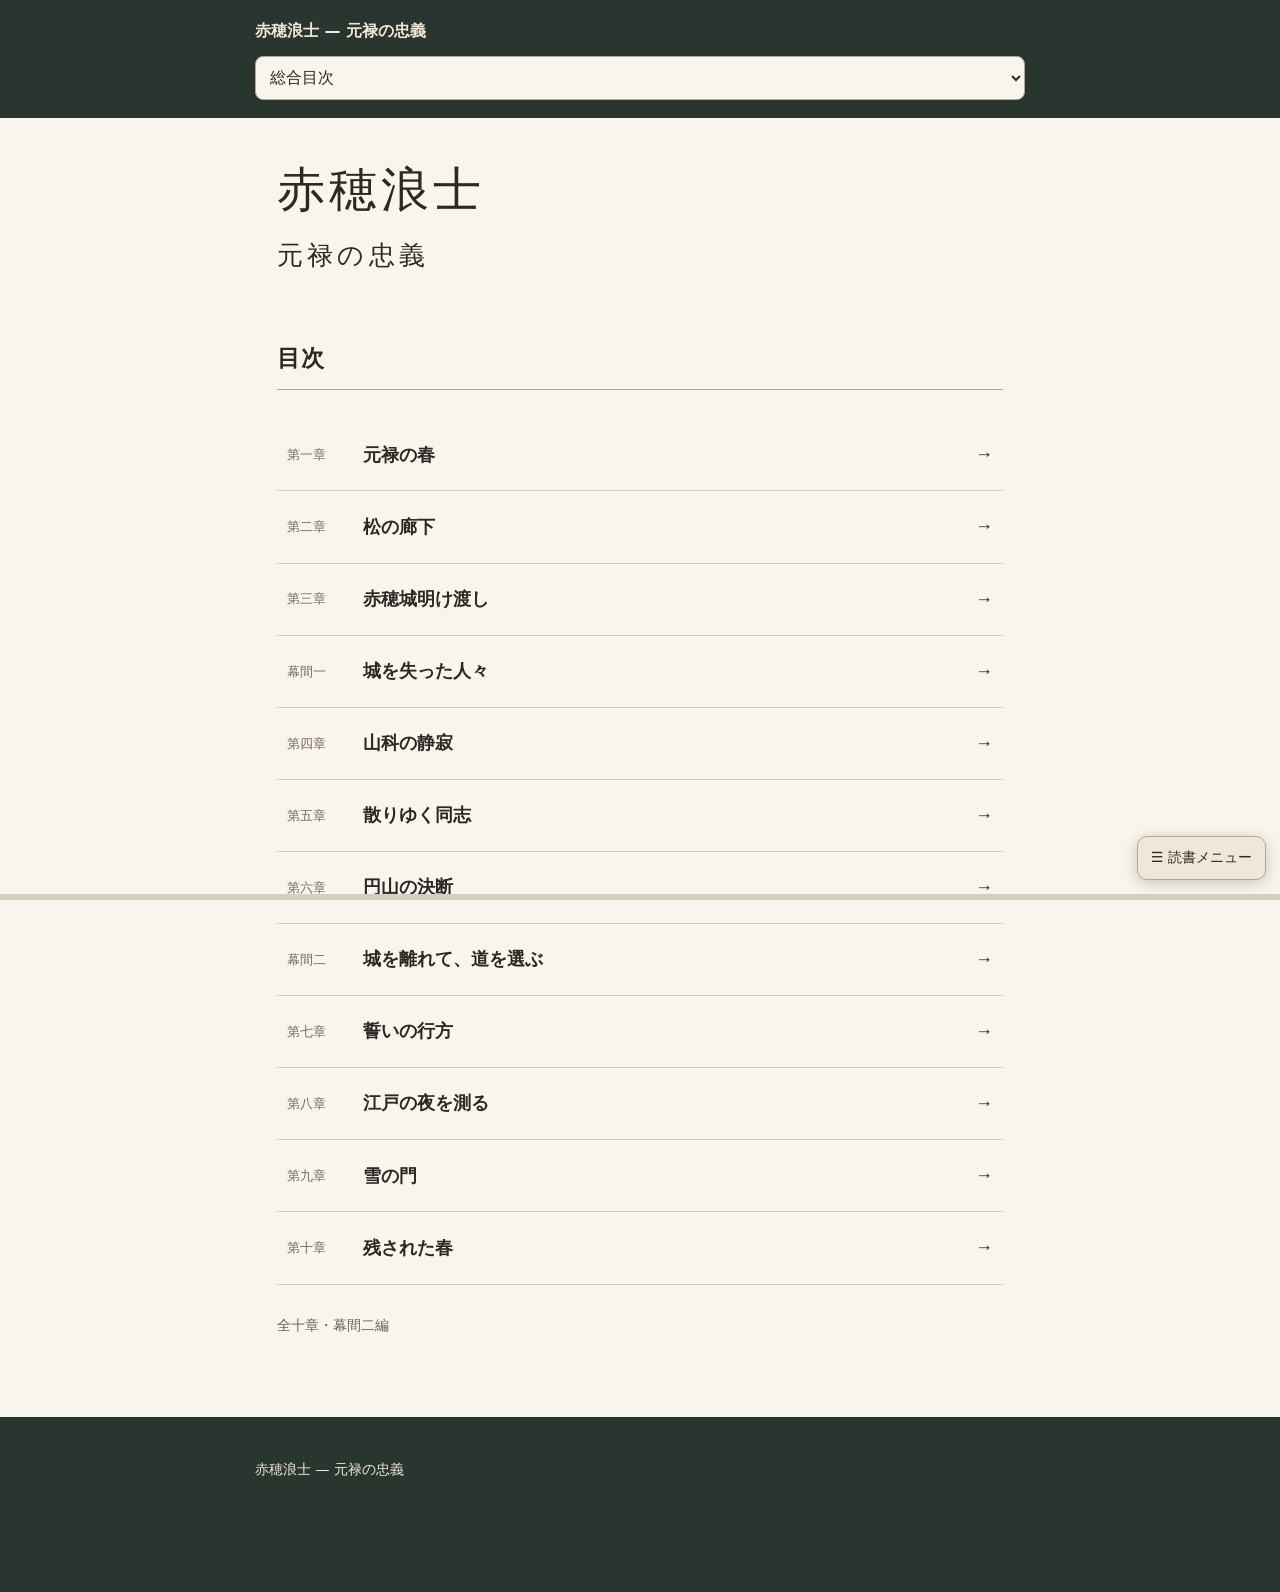
==== ako-ronin/index.html @ 0eb19d25 "Rewrite historical notes consistently, link named references and remove editorial handoff text" ====
<!doctype html><html lang="ja"><head><meta charset="utf-8"><meta name="viewport" content="width=device-width,initial-scale=1"><title>赤穂浪士 — 元禄の忠義｜総合目次</title><style>body{margin:0;background:#f6f2eb;color:#2a2620;font-family:system-ui,"Yu Mincho",serif;line-height:1.7}header{padding:70px 20px 46px;text-align:center;background:#292722;color:#f7efe1}header p{letter-spacing:.22em;color:#d6c7ae}h1{font-family:"Yu Mincho",serif;font-size:clamp(2rem,6vw,3.2rem);font-weight:500;margin:8px}main{max-width:740px;margin:40px auto 80px;padding:0 18px}.chapter{display:flex;align-items:center;gap:18px;padding:17px 15px;border-bottom:1px solid #d6cec0;text-decoration:none;color:inherit}.chapter:hover{background:#eae3d8}.chapter span:first-child{width:65px;flex-shrink:0;color:#786a59;font-size:.85rem}.chapter strong{flex:1;font-family:"Yu Mincho",serif;font-size:1.15rem}.note{color:#756d62;font-size:.88rem;margin-top:32px}footer{text-align:center;color:#777;padding:28px}</style><link rel="stylesheet" href="reader.css?v=5"/></head><body><header class="book-header"><a class="book-title" href="index.html">赤穂浪士 — 元禄の忠義</a><nav class="book-nav" aria-label="章の移動"><select aria-label="章を選ぶ" onchange="location.href=this.value"><option value="index.html" selected>総合目次</option><option value="chapter01.html">第一章｜元禄の春</option><option value="chapter02.html">第二章｜松の廊下</option><option value="chapter03.html">第三章｜赤穂城明け渡し</option><option value="interlude01.html">幕間一｜城を失った人々</option><option value="chapter04.html">第四章｜山科の静寂</option><option value="chapter05.html">第五章｜散りゆく同志</option><option value="chapter06.html">第六章｜円山の決断</option><option value="interlude02.html">幕間二｜城を離れて、道を選ぶ</option><option value="chapter07.html">第七章｜誓いの行方</option><option value="chapter08.html">第八章｜江戸の夜を測る</option><option value="chapter09.html">第九章｜雪の門</option><option value="chapter10.html">第十章｜残された春</option></select></nav></header><div aria-hidden="true" id="reading-progress"><div id="reading-progress-fill"></div></div><div class="reader-launch"><button aria-controls="reader-panel" aria-expanded="false" aria-label="読書メニューを開く" id="reader-open" type="button">☰ <span>読書メニュー</span></button></div><dialog class="reader-panel" aria-labelledby="reader-heading" id="reader-panel">
<div class="reader-panel-head"><strong id="reader-heading">読書メニュー</strong><button aria-label="閉じる" id="reader-close" type="button">✕</button></div>
<div class="reader-option"><span>画面表示</span><button id="night-toggle" type="button">夜表示</button></div>
<div class="reader-option"><span>文字サイズ</span><div class="size-buttons"><button aria-label="文字を小さくする" id="font-minus" type="button">−</button><output aria-live="polite" id="font-current">18px</output><button aria-label="文字を大きくする" id="font-plus" type="button">＋</button></div></div>
<div class="reader-option"><span>ルビ（ふりがな）</span><button id="ruby-toggle" type="button" aria-pressed="true">ルビ：オン</button></div><div class="reader-option"><span>このページの読書進捗</span><output id="reading-percent" aria-live="off">0%</output></div><div class="reader-links"><a href="index.html">総合目次</a></div>
<div class="reader-option"><span>前回の位置</span><button id="resume-reading" type="button">続きから</button></div>
<p class="reader-hint">表示設定は全ページで共通です。読書位置はページごとにこの端末へ保存します。</p>
</dialog><main><h1 class="contents-title"><span>赤穂浪士</span><small>元禄の忠義</small></h1><h2>目次</h2><a class="chapter" href="chapter01.html"><span>第一章</span><strong>元禄の春</strong><span aria-hidden="true">→</span></a>
<a class="chapter" href="chapter02.html"><span>第二章</span><strong>松の廊下</strong><span aria-hidden="true">→</span></a>
<a class="chapter" href="chapter03.html"><span>第三章</span><strong>赤穂城明け渡し</strong><span aria-hidden="true">→</span></a>
<a class="chapter" href="interlude01.html"><span>幕間一</span><strong>城を失った人々</strong><span aria-hidden="true">→</span></a>
<a class="chapter" href="chapter04.html"><span>第四章</span><strong>山科の静寂</strong><span aria-hidden="true">→</span></a>
<a class="chapter" href="chapter05.html"><span>第五章</span><strong>散りゆく同志</strong><span aria-hidden="true">→</span></a>
<a class="chapter" href="chapter06.html"><span>第六章</span><strong>円山の決断</strong><span aria-hidden="true">→</span></a>
<a class="chapter" href="interlude02.html"><span>幕間二</span><strong>城を離れて、道を選ぶ</strong><span aria-hidden="true">→</span></a>
<a class="chapter" href="chapter07.html"><span>第七章</span><strong>誓いの行方</strong><span aria-hidden="true">→</span></a>
<a class="chapter" href="chapter08.html"><span>第八章</span><strong>江戸の夜を測る</strong><span aria-hidden="true">→</span></a>
<a class="chapter" href="chapter09.html"><span>第九章</span><strong>雪の門</strong><span aria-hidden="true">→</span></a>
<a class="chapter" href="chapter10.html"><span>第十章</span><strong>残された春</strong><span aria-hidden="true">→</span></a><p class="note">全十章・幕間二編</p></main><footer class="book-footer"><p>赤穂浪士 — 元禄の忠義</p></footer><script src="reader.js?v=4"></script></body></html>
---- ako-ronin/reader.css ----
/* Shared reader controls: all chapters, interludes and contents. */
:root{--reader-font-size:18px;--paper:#f8f5ee;--ink:#2c2924;--soft:#eee7da;--line:#b5a68e}
html[data-theme=night]{--paper:#1c201e;--ink:#eee5d5;--soft:#303730;--line:#756e60}
html[data-theme=night] body{background:var(--paper);color:var(--ink)}
html[data-theme=night] main a{color:#e6bf85}
html[data-theme=night] .note{background:var(--soft);color:var(--ink)}
main{font-size:var(--reader-font-size)}
body.hide-ruby rt,body.hide-ruby rp{display:none}
.reader-launch{position:fixed;top:auto;left:auto;right:14px;bottom:calc(20px + env(safe-area-inset-bottom,0px));z-index:1000}
.reader-launch button,.reader-panel button{background:var(--soft);color:var(--ink);border:1px solid var(--line);padding:10px 13px;border-radius:10px;font:14px system-ui,sans-serif;cursor:pointer;min-height:44px}
.reader-launch button{box-shadow:0 3px 15px #0003}
.reader-panel[hidden]{display:none!important}
.reader-panel{position:fixed;top:auto;left:auto;right:14px;bottom:calc(78px + env(safe-area-inset-bottom,0px));z-index:1001;width:min(355px,calc(100vw - 28px));max-height:calc(100dvh - 110px - env(safe-area-inset-bottom,0px));overflow:auto;background:var(--paper);color:var(--ink);border:1px solid var(--line);border-radius:15px;box-shadow:0 10px 40px #0004;padding:16px;font:14px/1.6 system-ui,sans-serif;box-sizing:border-box}
.reader-panel-head,.reader-option{display:flex;align-items:center;justify-content:space-between;gap:10px;margin-bottom:12px}
.reader-links{display:flex;gap:16px;flex-wrap:wrap;margin:12px 0}
.reader-panel a{color:var(--ink)}
.reader-hint{font-size:12px;text-indent:0;margin:10px 0 0}
.size-buttons{display:flex;align-items:center;gap:8px}
#reading-progress{position:fixed;top:auto;bottom:0;left:0;right:0;height:6px;background:#d8cebd;z-index:1002;pointer-events:none}
#reading-progress-fill{height:100%;width:0;background:#996136;transition:width .1s linear}
html[data-theme=night] #reading-progress{background:#55564f}
html[data-theme=night] #reading-progress-fill{background:#edc078}
@media(prefers-reduced-motion:reduce){html{scroll-behavior:auto}#reading-progress-fill{transition:none}}
/* Book-wide shell and notes. The header stays in document flow. */
.book-header{position:static;inset:auto;padding:18px max(18px,calc((100% - 770px)/2));background:#293630;color:#f2e7d5;font:14px/1.6 system-ui,sans-serif}
.book-title{display:block;color:inherit;text-decoration:none;font-size:16px;font-weight:600;margin-bottom:12px}
.book-header .book-nav,.book-footer nav{display:flex;flex-wrap:wrap;align-items:center;gap:10px 18px;margin:0}
.book-nav a,.book-footer a{color:inherit;white-space:nowrap;padding:5px 0}
.book-nav select{flex:1 1 240px;min-width:0;max-width:100%;width:100%;padding:10px;border:1px solid var(--line);border-radius:8px;background:var(--paper);color:var(--ink);font:16px/1.5 system-ui,sans-serif}
.book-footer{padding:24px max(18px,calc((100% - 770px)/2)) 110px;background:#293630;color:#f2e7d5;font:14px/1.7 system-ui,sans-serif;text-align:left}
.book-footer p{margin:16px 0 0;text-indent:0}
main .historical-note{margin:3em 0 0;padding:0;background:transparent;border:0;font-size:1em;line-height:1.9}
main .historical-note>h2{font-size:1.27em;margin:0 0 22px;padding:0 0 12px;border-bottom:1px solid var(--line)}
main .historical-note-body{background:var(--soft);border-left:3px solid #9b7a51;padding:18px 20px;font-size:.9em;line-height:1.9;overflow-wrap:anywhere}
main .historical-note-body h3{font-size:1em;margin:1.5em 0 .7em}
main .historical-note-body h3:first-child{margin-top:0}
main .historical-note-body p{font-size:inherit;line-height:inherit;text-indent:0;margin:.8em 0;text-align:start;overflow-wrap:anywhere}
/* Native dialog uses the browser's top layer, above all page elements. */
dialog.reader-panel{inset:0;margin:auto;width:min(355px,calc(100vw - 24px));max-width:calc(100vw - 24px);height:fit-content;max-height:calc(var(--reader-viewport-height,100dvh) - 32px);padding:0;overscroll-behavior:contain;overflow:auto;line-height:1.5}
dialog.reader-panel:not([open]){display:none}
dialog.reader-panel::backdrop{background:#0005}
dialog.reader-panel .reader-panel-head{position:sticky;top:0;z-index:1;background:var(--paper);padding:12px 16px;margin:0;border-bottom:1px solid var(--line)}
dialog.reader-panel .reader-option{margin:0;padding:12px 16px;border-bottom:1px solid var(--line);gap:8px}
dialog.reader-panel .reader-links{margin:0;padding:12px 16px;justify-content:space-between}
dialog.reader-panel .reader-hint{margin:0;padding:12px 16px;color:var(--ink)}
dialog.reader-panel button{flex-shrink:0}
@media(max-width:380px){dialog.reader-panel .reader-option{flex-wrap:wrap}.book-nav select{flex-basis:100%}}
/* Final typography shared by the complete book. */
html{-webkit-text-size-adjust:100%;text-size-adjust:100%;scroll-padding-top:16px}
body{background:var(--paper);color:var(--ink);font-family:"Hiragino Mincho ProN","Yu Mincho",serif;font-size:18px;line-height:1.95;min-width:0}
main{box-sizing:border-box;max-width:770px;margin:0 auto;padding:34px 22px 64px;font-size:var(--reader-font-size);min-width:0}
main h1{font-size:clamp(1.65rem,5.5vw,2.5rem);line-height:1.6;letter-spacing:.08em;margin:14px 0 28px;overflow-wrap:anywhere}
main h2,main section h2{font-size:1.25em;line-height:1.65;margin:2.8em 0 1.3em;padding:0 0 .55em;border-bottom:1px solid var(--line);letter-spacing:.03em}
main p,main section p,main p.prose,main section p.prose{font-size:1em;line-height:1.95;letter-spacing:normal;word-spacing:normal;text-align:start;text-wrap:wrap;white-space:normal;word-break:normal;overflow-wrap:break-word;line-break:strict;text-indent:1em;margin:1.1em 0;max-width:none;width:auto}
main p.dialogue,main section p.dialogue{font-size:1em;line-height:1.95;text-indent:0;margin:1.3em 0}
main p.inner,main section p.inner{font-size:1em;line-height:1.95;text-indent:0;margin:1.3em 1em;color:var(--muted,#6e6253)}
main p.sub,main p.lead,main p.interlude-intro{font-size:1em;line-height:1.95;text-indent:0;margin:0 0 2em;color:var(--ink)}
main .chapter-label{font:14px/1.6 system-ui,sans-serif;color:var(--muted,#6e6253);letter-spacing:.08em;margin:0}
.contents-title span,.contents-title small{display:block}
main .contents-title{margin:0 0 30px;font-size:clamp(2rem,8vw,3rem);letter-spacing:.08em}
.contents-title small{font-size:.55em;letter-spacing:.16em;margin-top:6px;font-weight:400}
main .chapter{display:grid;grid-template-columns:64px minmax(0,1fr) 18px;gap:12px;padding:18px 10px;align-items:center}
main .chapter span:first-child{width:auto;font-size:13px}
main .chapter strong{font-size:1em;line-height:1.7;overflow-wrap:anywhere}
main>p.note{background:transparent;border:0;font:14px/1.8 system-ui,sans-serif;text-indent:0;padding:0;margin-top:28px;color:var(--muted,#6e6253)}
.book-header{text-align:left;line-height:1.6}
.book-header .book-title{font-size:16px;line-height:1.6;margin:0 0 12px;letter-spacing:0}
.book-header .book-nav{display:grid;grid-template-columns:repeat(3,max-content);gap:10px 20px}
.book-nav select{grid-column:1/-1;width:100%;min-width:0;max-width:100%;font-size:16px;box-sizing:border-box;line-height:1.5;min-height:44px}
.book-footer nav{line-height:1.6}
.book-footer p{font:14px/1.8 system-ui,sans-serif;text-indent:0;margin:16px 0 0}
main .historical-note .historical-note-body{font-size:.9em;line-height:1.9;padding:18px 20px}
main .historical-note .historical-note-body p{font-size:1em;line-height:1.9;text-indent:0;margin:.8em 0;overflow-wrap:anywhere}
main .historical-note .historical-note-body h3{font-size:1em;line-height:1.7;letter-spacing:0;margin:1.5em 0 .7em;border:0;padding:0}
main .historical-note .historical-note-body h3:first-child{margin-top:0}
main svg{max-width:100%;height:auto}
main .diagram,main .relation-wrap,main .map-wrap{max-width:100%;box-sizing:border-box;overflow-x:auto}
dialog.reader-panel{max-height:calc(var(--reader-viewport-height,100dvh) - 24px);font:14px/1.5 system-ui,sans-serif}
dialog.reader-panel .reader-option{padding:10px 14px;min-width:0}
dialog.reader-panel .reader-option>span{min-width:0;overflow-wrap:anywhere}
dialog.reader-panel .reader-panel-head{padding:10px 14px}
dialog.reader-panel .reader-links{padding:10px 14px;gap:10px}
dialog.reader-panel .reader-hint{font-size:12px;line-height:1.7;padding:10px 14px}
dialog.reader-panel button{font-size:14px;line-height:1.4;padding:8px 10px}
@media(max-width:380px){main{padding:28px 16px 56px}.book-header .book-nav{gap:8px 16px}.reader-launch{right:12px}main .historical-note .historical-note-body{padding:16px}}
@media print{.reader-launch,.reader-panel,#reading-progress{display:none!important}.book-header,.book-footer{background:white;color:#29251e}main{max-width:none}}
/* Show both sides of each relationship diagram at the same time. */
main .relationship-figure{width:100%;max-width:100%;box-sizing:border-box;overflow:visible}
main .relationship-figure svg{display:block;width:100%;min-width:0;max-width:100%;height:auto}
.book-header .book-nav{grid-template-columns:repeat(3,minmax(0,1fr));width:100%;max-width:770px}
.book-header .book-nav a{justify-self:start}

main .historical-note-body .reference-list{padding-left:1.3em;margin:.7em 0 0;line-height:1.8}
main .historical-note-body .reference-list li{margin:.65em 0;overflow-wrap:anywhere}
main .historical-note-body .reference-list a{color:var(--accent,#73583a);text-underline-offset:.2em}
main .historical-note-body .note-dates{font-size:.9em;color:var(--muted,#6e6253);margin:0 0 1em}
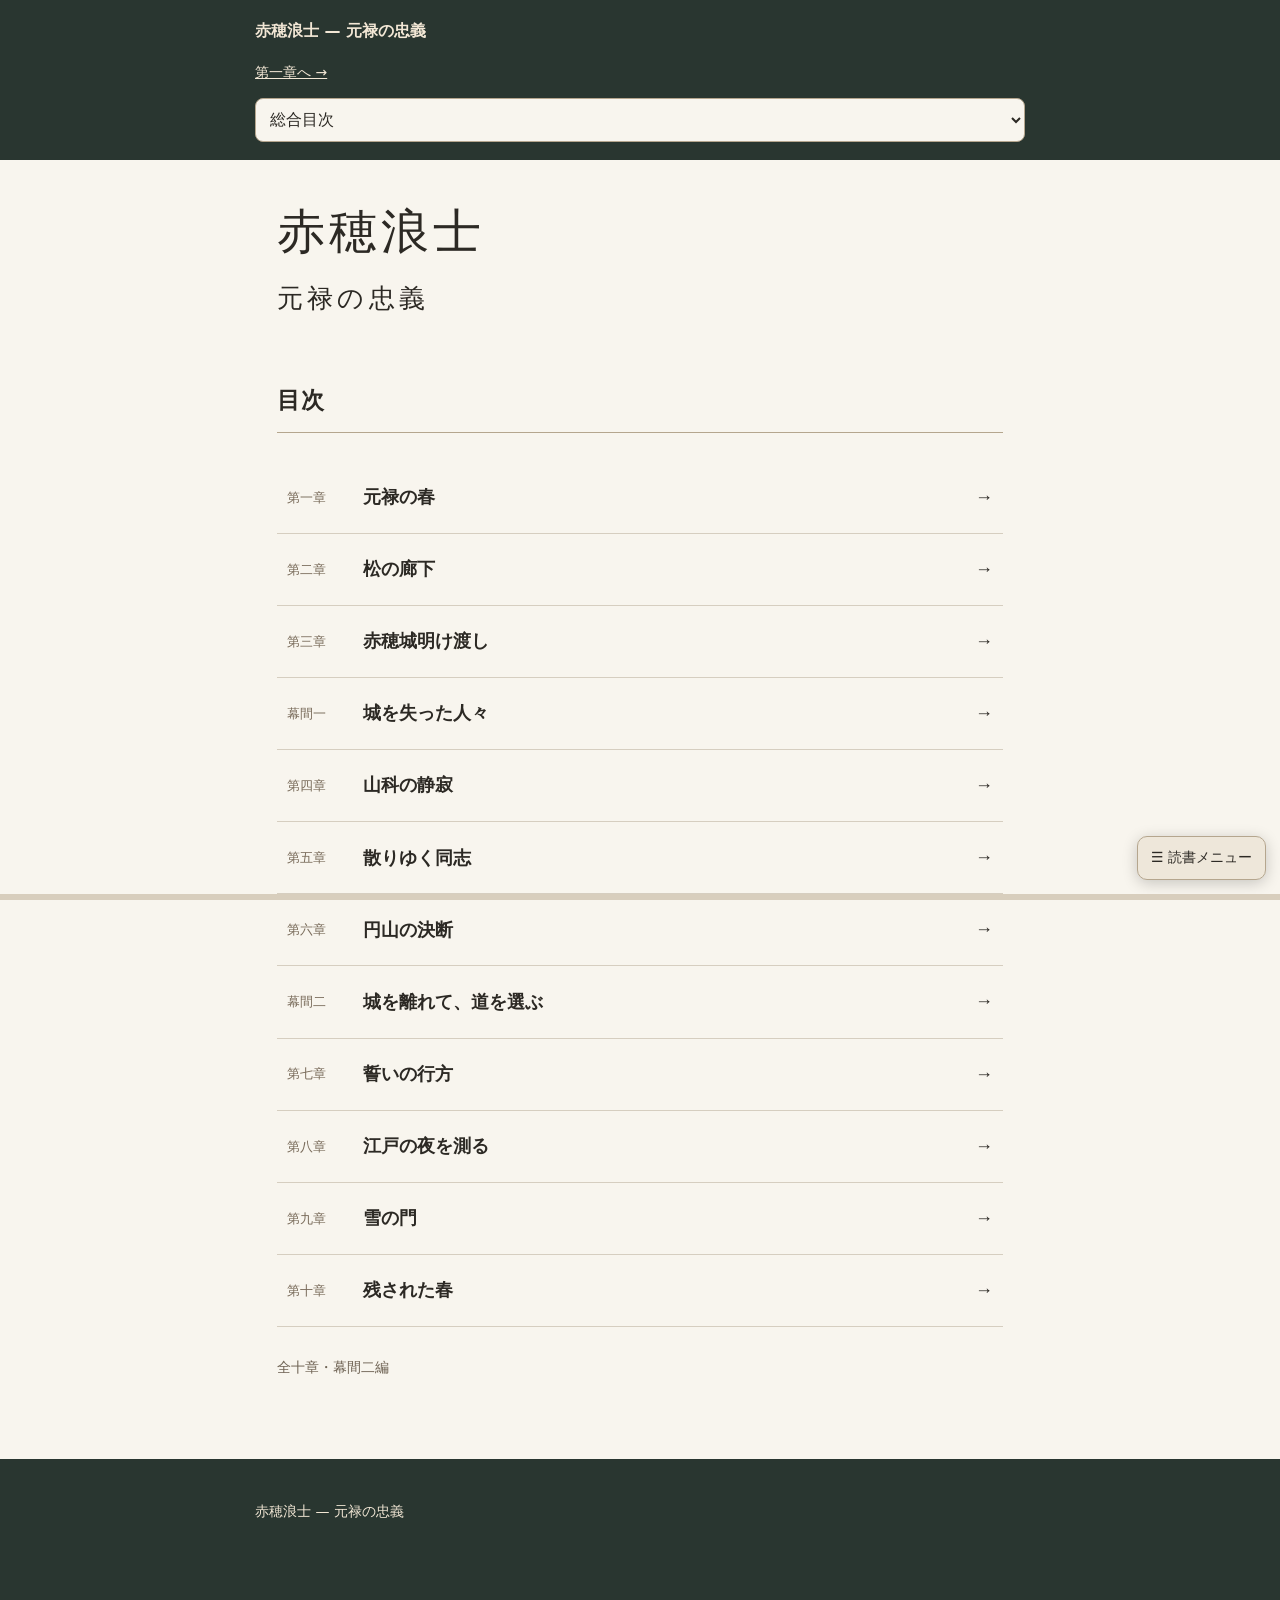
==== commit d862cfb8: "Add first-chapter link to contents page header" ====
--- a/ako-ronin/index.html
+++ b/ako-ronin/index.html
@@ -1,4 +1,4 @@
-<!doctype html><html lang="ja"><head><meta charset="utf-8"><meta name="viewport" content="width=device-width,initial-scale=1"><title>赤穂浪士 — 元禄の忠義｜総合目次</title><style>body{margin:0;background:#f6f2eb;color:#2a2620;font-family:system-ui,"Yu Mincho",serif;line-height:1.7}header{padding:70px 20px 46px;text-align:center;background:#292722;color:#f7efe1}header p{letter-spacing:.22em;color:#d6c7ae}h1{font-family:"Yu Mincho",serif;font-size:clamp(2rem,6vw,3.2rem);font-weight:500;margin:8px}main{max-width:740px;margin:40px auto 80px;padding:0 18px}.chapter{display:flex;align-items:center;gap:18px;padding:17px 15px;border-bottom:1px solid #d6cec0;text-decoration:none;color:inherit}.chapter:hover{background:#eae3d8}.chapter span:first-child{width:65px;flex-shrink:0;color:#786a59;font-size:.85rem}.chapter strong{flex:1;font-family:"Yu Mincho",serif;font-size:1.15rem}.note{color:#756d62;font-size:.88rem;margin-top:32px}footer{text-align:center;color:#777;padding:28px}</style><link rel="stylesheet" href="reader.css?v=5"/></head><body><header class="book-header"><a class="book-title" href="index.html">赤穂浪士 — 元禄の忠義</a><nav class="book-nav" aria-label="章の移動"><select aria-label="章を選ぶ" onchange="location.href=this.value"><option value="index.html" selected>総合目次</option><option value="chapter01.html">第一章｜元禄の春</option><option value="chapter02.html">第二章｜松の廊下</option><option value="chapter03.html">第三章｜赤穂城明け渡し</option><option value="interlude01.html">幕間一｜城を失った人々</option><option value="chapter04.html">第四章｜山科の静寂</option><option value="chapter05.html">第五章｜散りゆく同志</option><option value="chapter06.html">第六章｜円山の決断</option><option value="interlude02.html">幕間二｜城を離れて、道を選ぶ</option><option value="chapter07.html">第七章｜誓いの行方</option><option value="chapter08.html">第八章｜江戸の夜を測る</option><option value="chapter09.html">第九章｜雪の門</option><option value="chapter10.html">第十章｜残された春</option></select></nav></header><div aria-hidden="true" id="reading-progress"><div id="reading-progress-fill"></div></div><div class="reader-launch"><button aria-controls="reader-panel" aria-expanded="false" aria-label="読書メニューを開く" id="reader-open" type="button">☰ <span>読書メニュー</span></button></div><dialog class="reader-panel" aria-labelledby="reader-heading" id="reader-panel">
+<!doctype html><html lang="ja"><head><meta charset="utf-8"><meta name="viewport" content="width=device-width,initial-scale=1"><title>赤穂浪士 — 元禄の忠義｜総合目次</title><style>body{margin:0;background:#f6f2eb;color:#2a2620;font-family:system-ui,"Yu Mincho",serif;line-height:1.7}header{padding:70px 20px 46px;text-align:center;background:#292722;color:#f7efe1}header p{letter-spacing:.22em;color:#d6c7ae}h1{font-family:"Yu Mincho",serif;font-size:clamp(2rem,6vw,3.2rem);font-weight:500;margin:8px}main{max-width:740px;margin:40px auto 80px;padding:0 18px}.chapter{display:flex;align-items:center;gap:18px;padding:17px 15px;border-bottom:1px solid #d6cec0;text-decoration:none;color:inherit}.chapter:hover{background:#eae3d8}.chapter span:first-child{width:65px;flex-shrink:0;color:#786a59;font-size:.85rem}.chapter strong{flex:1;font-family:"Yu Mincho",serif;font-size:1.15rem}.note{color:#756d62;font-size:.88rem;margin-top:32px}footer{text-align:center;color:#777;padding:28px}</style><link rel="stylesheet" href="reader.css?v=6"/></head><body><header class="book-header"><a class="book-title" href="index.html">赤穂浪士 — 元禄の忠義</a><nav class="book-nav" aria-label="章の移動"><a href="chapter01.html">第一章へ →</a><select aria-label="章を選ぶ" onchange="location.href=this.value"><option value="index.html" selected>総合目次</option><option value="chapter01.html">第一章｜元禄の春</option><option value="chapter02.html">第二章｜松の廊下</option><option value="chapter03.html">第三章｜赤穂城明け渡し</option><option value="interlude01.html">幕間一｜城を失った人々</option><option value="chapter04.html">第四章｜山科の静寂</option><option value="chapter05.html">第五章｜散りゆく同志</option><option value="chapter06.html">第六章｜円山の決断</option><option value="interlude02.html">幕間二｜城を離れて、道を選ぶ</option><option value="chapter07.html">第七章｜誓いの行方</option><option value="chapter08.html">第八章｜江戸の夜を測る</option><option value="chapter09.html">第九章｜雪の門</option><option value="chapter10.html">第十章｜残された春</option></select></nav></header><div aria-hidden="true" id="reading-progress"><div id="reading-progress-fill"></div></div><div class="reader-launch"><button aria-controls="reader-panel" aria-expanded="false" aria-label="読書メニューを開く" id="reader-open" type="button">☰ <span>読書メニュー</span></button></div><dialog class="reader-panel" aria-labelledby="reader-heading" id="reader-panel">
 <div class="reader-panel-head"><strong id="reader-heading">読書メニュー</strong><button aria-label="閉じる" id="reader-close" type="button">✕</button></div>
 <div class="reader-option"><span>画面表示</span><button id="night-toggle" type="button">夜表示</button></div>
 <div class="reader-option"><span>文字サイズ</span><div class="size-buttons"><button aria-label="文字を小さくする" id="font-minus" type="button">−</button><output aria-live="polite" id="font-current">18px</output><button aria-label="文字を大きくする" id="font-plus" type="button">＋</button></div></div>
@@ -16,4 +16,4 @@
 <a class="chapter" href="chapter07.html"><span>第七章</span><strong>誓いの行方</strong><span aria-hidden="true">→</span></a>
 <a class="chapter" href="chapter08.html"><span>第八章</span><strong>江戸の夜を測る</strong><span aria-hidden="true">→</span></a>
 <a class="chapter" href="chapter09.html"><span>第九章</span><strong>雪の門</strong><span aria-hidden="true">→</span></a>
-<a class="chapter" href="chapter10.html"><span>第十章</span><strong>残された春</strong><span aria-hidden="true">→</span></a><p class="note">全十章・幕間二編</p></main><footer class="book-footer"><p>赤穂浪士 — 元禄の忠義</p></footer><script src="reader.js?v=4"></script></body></html>
+<a class="chapter" href="chapter10.html"><span>第十章</span><strong>残された春</strong><span aria-hidden="true">→</span></a><p class="note">全十章・幕間二編</p></main><footer class="book-footer"><p>赤穂浪士 — 元禄の忠義</p></footer><script src="reader.js?v=6"></script></body></html>
--- a/ako-ronin/reader.css
+++ b/ako-ronin/reader.css
@@ -94,3 +94,12 @@
 main .historical-note-body .reference-list li{margin:.65em 0;overflow-wrap:anywhere}
 main .historical-note-body .reference-list a{color:var(--accent,#73583a);text-underline-offset:.2em}
 main .historical-note-body .note-dates{font-size:.9em;color:var(--muted,#6e6253);margin:0 0 1em}
+
+/* Character guides use one consistent structure throughout the ten chapters. */
+main .character-list{margin:0;padding:0}
+main .character-list>div{padding:18px 0;border-bottom:1px solid var(--line)}
+main .character-list>div:first-child{padding-top:0}
+main .character-list dt{font-weight:700;line-height:1.8;margin:0 0 5px;overflow-wrap:anywhere}
+main .character-list dd{margin:0;line-height:1.9;overflow-wrap:break-word}
+main .character-role{display:block;color:var(--muted,#6e6253);font-size:.85em;line-height:1.7;margin-bottom:5px}
+main .character-summary{display:block}
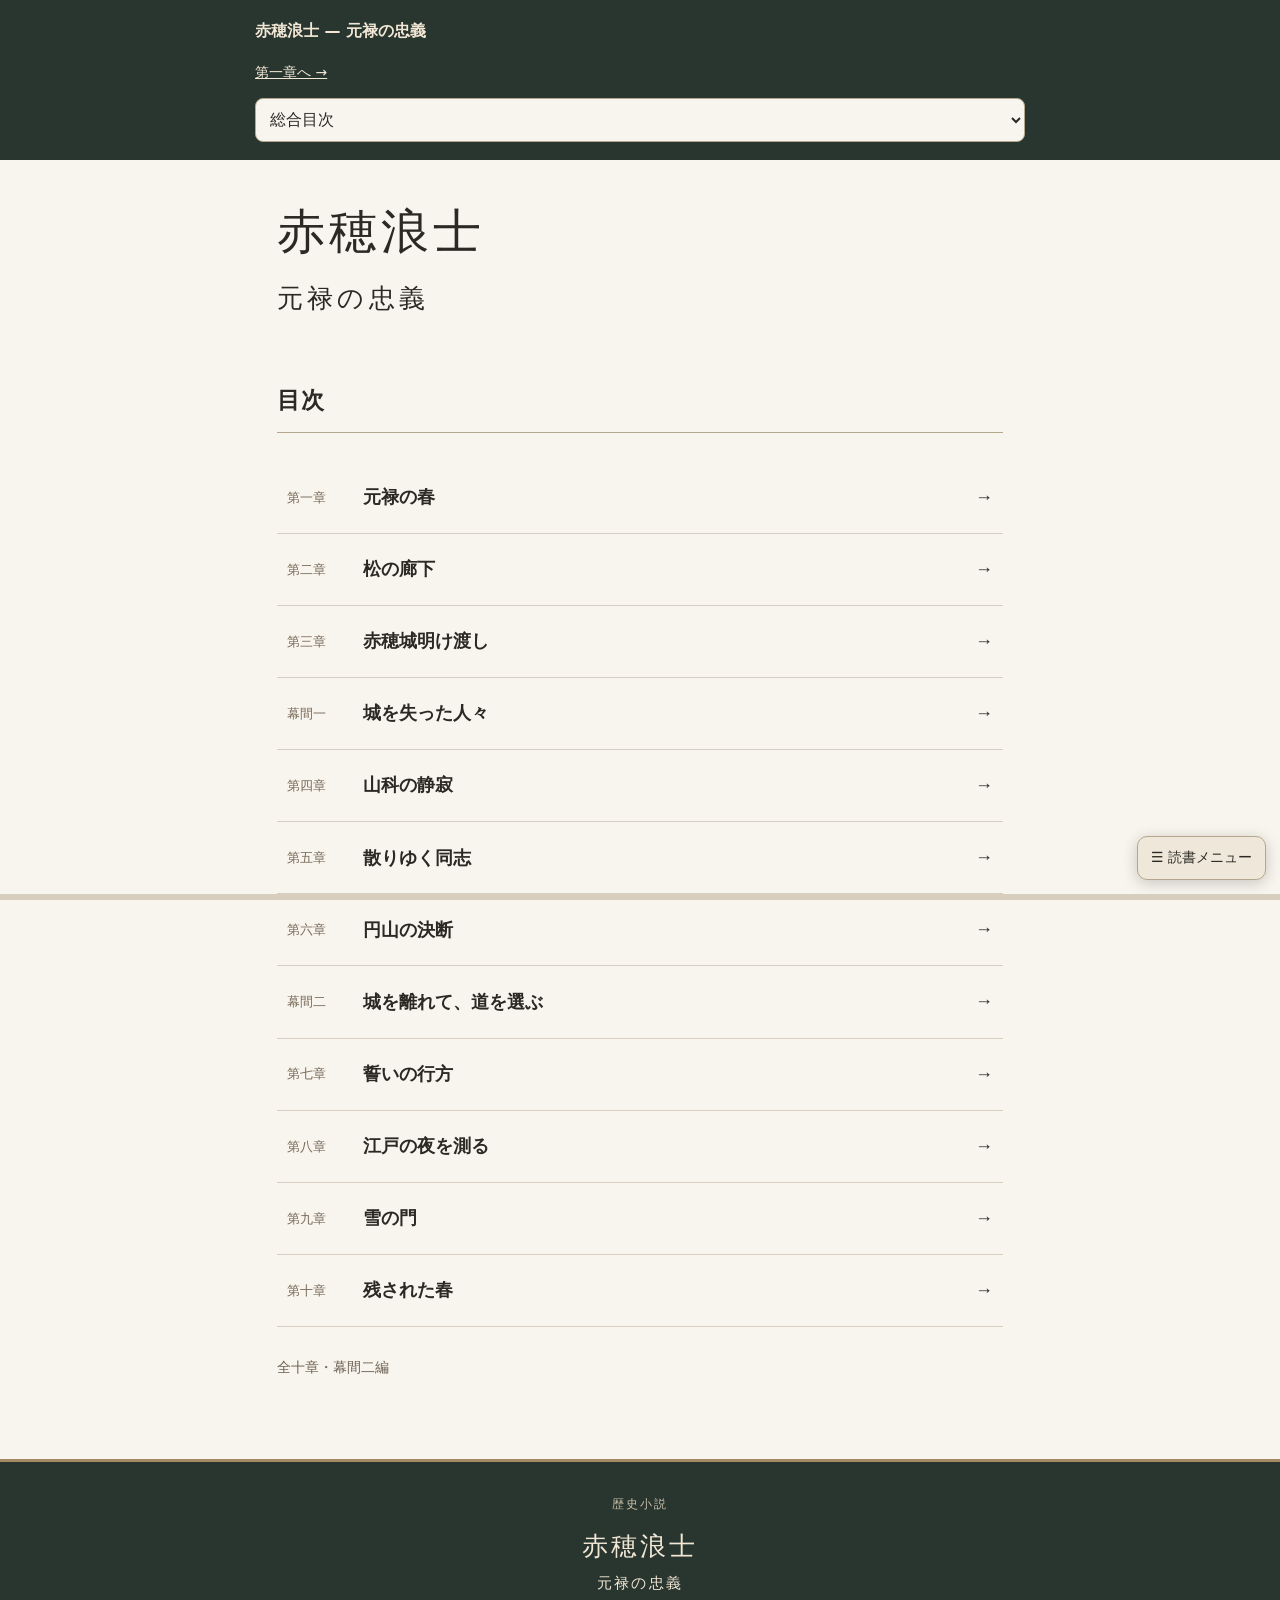
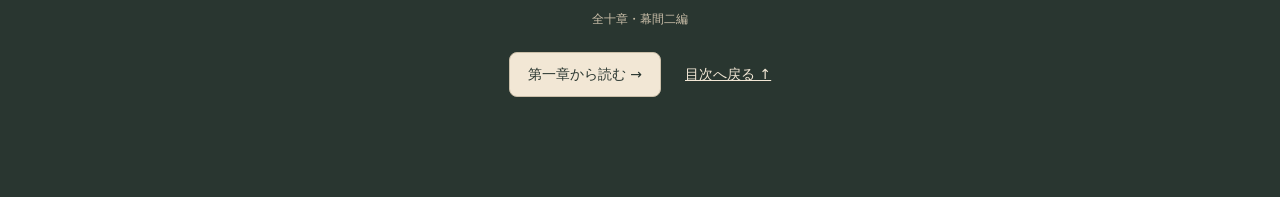
==== commit d975587f: "Simplify reading headers and enrich contents footer with reading actions" ====
--- a/ako-ronin/index.html
+++ b/ako-ronin/index.html
@@ -1,11 +1,11 @@
-<!doctype html><html lang="ja"><head><meta charset="utf-8"><meta name="viewport" content="width=device-width,initial-scale=1"><title>赤穂浪士 — 元禄の忠義｜総合目次</title><style>body{margin:0;background:#f6f2eb;color:#2a2620;font-family:system-ui,"Yu Mincho",serif;line-height:1.7}header{padding:70px 20px 46px;text-align:center;background:#292722;color:#f7efe1}header p{letter-spacing:.22em;color:#d6c7ae}h1{font-family:"Yu Mincho",serif;font-size:clamp(2rem,6vw,3.2rem);font-weight:500;margin:8px}main{max-width:740px;margin:40px auto 80px;padding:0 18px}.chapter{display:flex;align-items:center;gap:18px;padding:17px 15px;border-bottom:1px solid #d6cec0;text-decoration:none;color:inherit}.chapter:hover{background:#eae3d8}.chapter span:first-child{width:65px;flex-shrink:0;color:#786a59;font-size:.85rem}.chapter strong{flex:1;font-family:"Yu Mincho",serif;font-size:1.15rem}.note{color:#756d62;font-size:.88rem;margin-top:32px}footer{text-align:center;color:#777;padding:28px}</style><link rel="stylesheet" href="reader.css?v=6"/></head><body><header class="book-header"><a class="book-title" href="index.html">赤穂浪士 — 元禄の忠義</a><nav class="book-nav" aria-label="章の移動"><a href="chapter01.html">第一章へ →</a><select aria-label="章を選ぶ" onchange="location.href=this.value"><option value="index.html" selected>総合目次</option><option value="chapter01.html">第一章｜元禄の春</option><option value="chapter02.html">第二章｜松の廊下</option><option value="chapter03.html">第三章｜赤穂城明け渡し</option><option value="interlude01.html">幕間一｜城を失った人々</option><option value="chapter04.html">第四章｜山科の静寂</option><option value="chapter05.html">第五章｜散りゆく同志</option><option value="chapter06.html">第六章｜円山の決断</option><option value="interlude02.html">幕間二｜城を離れて、道を選ぶ</option><option value="chapter07.html">第七章｜誓いの行方</option><option value="chapter08.html">第八章｜江戸の夜を測る</option><option value="chapter09.html">第九章｜雪の門</option><option value="chapter10.html">第十章｜残された春</option></select></nav></header><div aria-hidden="true" id="reading-progress"><div id="reading-progress-fill"></div></div><div class="reader-launch"><button aria-controls="reader-panel" aria-expanded="false" aria-label="読書メニューを開く" id="reader-open" type="button">☰ <span>読書メニュー</span></button></div><dialog class="reader-panel" aria-labelledby="reader-heading" id="reader-panel">
+<!doctype html><html lang="ja"><head><meta charset="utf-8"><meta name="viewport" content="width=device-width,initial-scale=1"><title>赤穂浪士 — 元禄の忠義｜総合目次</title><style>body{margin:0;background:#f6f2eb;color:#2a2620;font-family:system-ui,"Yu Mincho",serif;line-height:1.7}header{padding:70px 20px 46px;text-align:center;background:#292722;color:#f7efe1}header p{letter-spacing:.22em;color:#d6c7ae}h1{font-family:"Yu Mincho",serif;font-size:clamp(2rem,6vw,3.2rem);font-weight:500;margin:8px}main{max-width:740px;margin:40px auto 80px;padding:0 18px}.chapter{display:flex;align-items:center;gap:18px;padding:17px 15px;border-bottom:1px solid #d6cec0;text-decoration:none;color:inherit}.chapter:hover{background:#eae3d8}.chapter span:first-child{width:65px;flex-shrink:0;color:#786a59;font-size:.85rem}.chapter strong{flex:1;font-family:"Yu Mincho",serif;font-size:1.15rem}.note{color:#756d62;font-size:.88rem;margin-top:32px}footer{text-align:center;color:#777;padding:28px}</style><link rel="stylesheet" href="reader.css?v=7"/></head><body><header class="book-header"><a class="book-title" href="index.html">赤穂浪士 — 元禄の忠義</a><nav class="book-nav" aria-label="章の移動"><a href="chapter01.html">第一章へ →</a><select aria-label="章を選ぶ" onchange="location.href=this.value"><option value="index.html" selected>総合目次</option><option value="chapter01.html">第一章｜元禄の春</option><option value="chapter02.html">第二章｜松の廊下</option><option value="chapter03.html">第三章｜赤穂城明け渡し</option><option value="interlude01.html">幕間一｜城を失った人々</option><option value="chapter04.html">第四章｜山科の静寂</option><option value="chapter05.html">第五章｜散りゆく同志</option><option value="chapter06.html">第六章｜円山の決断</option><option value="interlude02.html">幕間二｜城を離れて、道を選ぶ</option><option value="chapter07.html">第七章｜誓いの行方</option><option value="chapter08.html">第八章｜江戸の夜を測る</option><option value="chapter09.html">第九章｜雪の門</option><option value="chapter10.html">第十章｜残された春</option></select></nav></header><div aria-hidden="true" id="reading-progress"><div id="reading-progress-fill"></div></div><div class="reader-launch"><button aria-controls="reader-panel" aria-expanded="false" aria-label="読書メニューを開く" id="reader-open" type="button">☰ <span>読書メニュー</span></button></div><dialog class="reader-panel" aria-labelledby="reader-heading" id="reader-panel">
 <div class="reader-panel-head"><strong id="reader-heading">読書メニュー</strong><button aria-label="閉じる" id="reader-close" type="button">✕</button></div>
 <div class="reader-option"><span>画面表示</span><button id="night-toggle" type="button">夜表示</button></div>
 <div class="reader-option"><span>文字サイズ</span><div class="size-buttons"><button aria-label="文字を小さくする" id="font-minus" type="button">−</button><output aria-live="polite" id="font-current">18px</output><button aria-label="文字を大きくする" id="font-plus" type="button">＋</button></div></div>
 <div class="reader-option"><span>ルビ（ふりがな）</span><button id="ruby-toggle" type="button" aria-pressed="true">ルビ：オン</button></div><div class="reader-option"><span>このページの読書進捗</span><output id="reading-percent" aria-live="off">0%</output></div><div class="reader-links"><a href="index.html">総合目次</a></div>
 <div class="reader-option"><span>前回の位置</span><button id="resume-reading" type="button">続きから</button></div>
 <p class="reader-hint">表示設定は全ページで共通です。読書位置はページごとにこの端末へ保存します。</p>
-</dialog><main><h1 class="contents-title"><span>赤穂浪士</span><small>元禄の忠義</small></h1><h2>目次</h2><a class="chapter" href="chapter01.html"><span>第一章</span><strong>元禄の春</strong><span aria-hidden="true">→</span></a>
+</dialog><main><h1 class="contents-title"><span>赤穂浪士</span><small>元禄の忠義</small></h1><h2 id="contents">目次</h2><a class="chapter" href="chapter01.html"><span>第一章</span><strong>元禄の春</strong><span aria-hidden="true">→</span></a>
 <a class="chapter" href="chapter02.html"><span>第二章</span><strong>松の廊下</strong><span aria-hidden="true">→</span></a>
 <a class="chapter" href="chapter03.html"><span>第三章</span><strong>赤穂城明け渡し</strong><span aria-hidden="true">→</span></a>
 <a class="chapter" href="interlude01.html"><span>幕間一</span><strong>城を失った人々</strong><span aria-hidden="true">→</span></a>
@@ -16,4 +16,4 @@
 <a class="chapter" href="chapter07.html"><span>第七章</span><strong>誓いの行方</strong><span aria-hidden="true">→</span></a>
 <a class="chapter" href="chapter08.html"><span>第八章</span><strong>江戸の夜を測る</strong><span aria-hidden="true">→</span></a>
 <a class="chapter" href="chapter09.html"><span>第九章</span><strong>雪の門</strong><span aria-hidden="true">→</span></a>
-<a class="chapter" href="chapter10.html"><span>第十章</span><strong>残された春</strong><span aria-hidden="true">→</span></a><p class="note">全十章・幕間二編</p></main><footer class="book-footer"><p>赤穂浪士 — 元禄の忠義</p></footer><script src="reader.js?v=6"></script></body></html>
+<a class="chapter" href="chapter10.html"><span>第十章</span><strong>残された春</strong><span aria-hidden="true">→</span></a><p class="note">全十章・幕間二編</p></main><footer class="book-footer contents-footer"><div class="contents-footer-inner"><p class="footer-kicker">歴史小説</p><p class="footer-book-title">赤穂浪士<span>元禄の忠義</span></p><p class="footer-volume">全十章・幕間二編</p><nav class="footer-actions" aria-label="読書を始める"><a class="footer-start" href="chapter01.html">第一章から読む →</a><a href="#contents">目次へ戻る ↑</a></nav></div></footer><script src="reader.js?v=6"></script></body></html>
--- a/ako-ronin/reader.css
+++ b/ako-ronin/reader.css
@@ -103,3 +103,20 @@
 main .character-list dd{margin:0;line-height:1.9;overflow-wrap:break-word}
 main .character-role{display:block;color:var(--muted,#6e6253);font-size:.85em;line-height:1.7;margin-bottom:5px}
 main .character-summary{display:block}
+
+/* Compact chapter headers; chapter selection remains in the reading menu. */
+.book-header.book-header-compact{padding-top:12px;padding-bottom:12px}
+.book-header-compact .book-title{font-size:14px;line-height:1.5;margin-bottom:7px;font-weight:500}
+.book-header-compact .book-nav{display:flex;flex-wrap:wrap;justify-content:space-between;gap:8px 16px;max-width:770px;font-size:14px}
+.book-header-compact .book-nav a{padding:3px 0;line-height:1.6}
+dialog.reader-panel .reader-chapter{display:block}
+.reader-chapter label{display:block;margin-bottom:8px;font-size:13px}
+.reader-chapter select{display:block;width:100%;min-width:0;max-width:100%;box-sizing:border-box;padding:10px 8px;border:1px solid var(--line);border-radius:8px;background:var(--soft);color:var(--ink);font:16px/1.5 system-ui,sans-serif;min-height:44px}
+.book-footer.contents-footer{text-align:center;padding:32px 22px 100px;border-top:3px solid #a38b66}
+.contents-footer-inner{max-width:580px;margin:0 auto}
+.contents-footer .footer-kicker{margin:0 0 10px;font-size:12px;letter-spacing:.18em;color:#cbbfa9}
+.contents-footer .footer-book-title{font-family:"Hiragino Mincho ProN","Yu Mincho",serif;font-size:26px;line-height:1.6;letter-spacing:.12em;margin:0}
+.footer-book-title span{display:block;font-size:15px;font-weight:400;letter-spacing:.16em;margin-top:3px}
+.contents-footer .footer-volume{font-size:12px;margin:14px 0 22px;color:#cbbfa9}
+.contents-footer .footer-actions{display:flex;justify-content:center;align-items:center;flex-wrap:wrap;gap:12px 24px}
+.contents-footer .footer-start{padding:10px 18px;border:1px solid #cbbfa9;border-radius:8px;color:#293630;background:#f2e7d5;text-decoration:none}
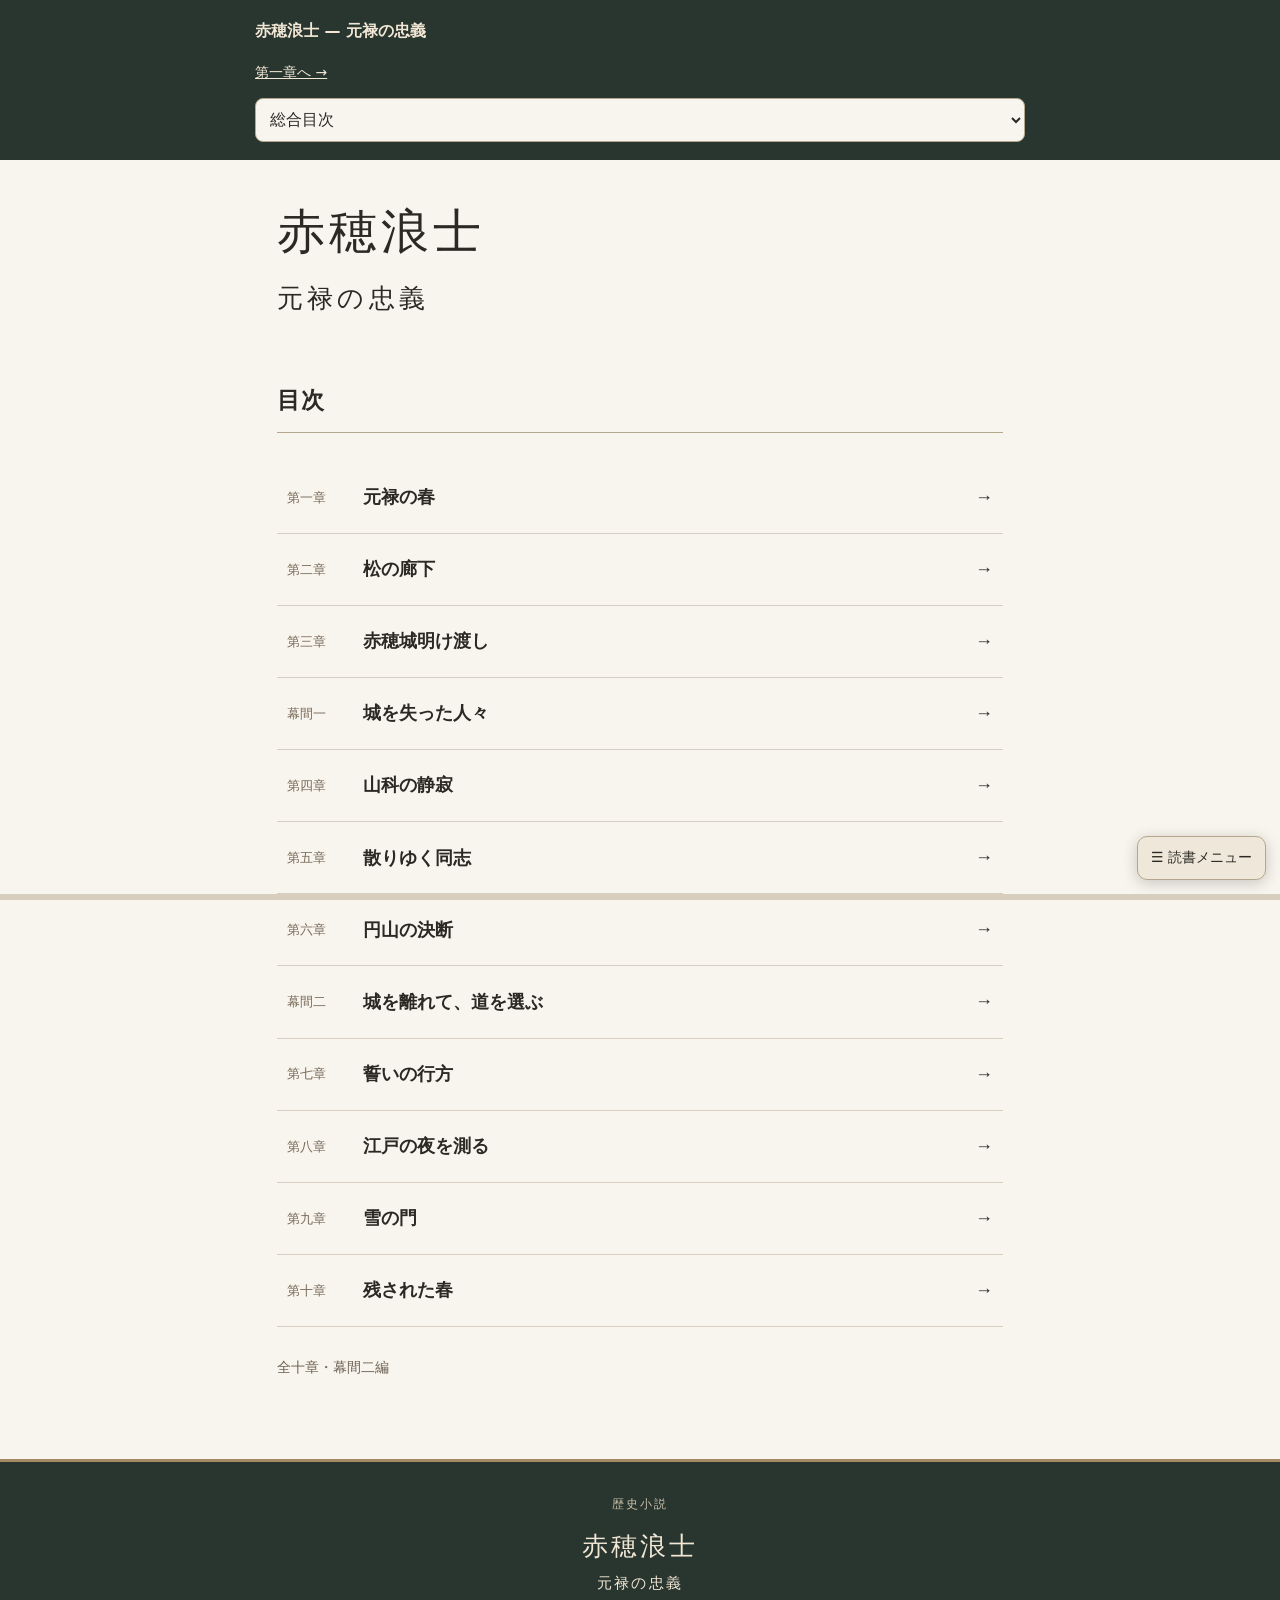
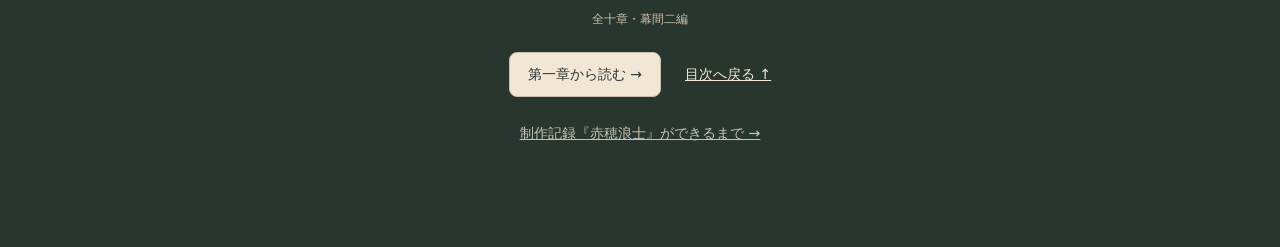
==== commit 147e9c50: "Link making-of companion from novel contents" ====
--- a/ako-ronin/index.html
+++ b/ako-ronin/index.html
@@ -16,4 +16,4 @@
 <a class="chapter" href="chapter07.html"><span>第七章</span><strong>誓いの行方</strong><span aria-hidden="true">→</span></a>
 <a class="chapter" href="chapter08.html"><span>第八章</span><strong>江戸の夜を測る</strong><span aria-hidden="true">→</span></a>
 <a class="chapter" href="chapter09.html"><span>第九章</span><strong>雪の門</strong><span aria-hidden="true">→</span></a>
-<a class="chapter" href="chapter10.html"><span>第十章</span><strong>残された春</strong><span aria-hidden="true">→</span></a><p class="note">全十章・幕間二編</p></main><footer class="book-footer contents-footer"><div class="contents-footer-inner"><p class="footer-kicker">歴史小説</p><p class="footer-book-title">赤穂浪士<span>元禄の忠義</span></p><p class="footer-volume">全十章・幕間二編</p><nav class="footer-actions" aria-label="読書を始める"><a class="footer-start" href="chapter01.html">第一章から読む →</a><a href="#contents">目次へ戻る ↑</a></nav></div></footer><script src="reader.js?v=6"></script></body></html>
+<a class="chapter" href="chapter10.html"><span>第十章</span><strong>残された春</strong><span aria-hidden="true">→</span></a><p class="note">全十章・幕間二編</p></main><footer class="book-footer contents-footer"><div class="contents-footer-inner"><p class="footer-kicker">歴史小説</p><p class="footer-book-title">赤穂浪士<span>元禄の忠義</span></p><p class="footer-volume">全十章・幕間二編</p><nav class="footer-actions" aria-label="読書を始める"><a class="footer-start" href="chapter01.html">第一章から読む →</a><a href="#contents">目次へ戻る ↑</a></nav><p style="margin:1.5rem 0 0;font-size:.9rem;opacity:.8"><a href="making-of/index.html">制作記録『赤穂浪士』ができるまで →</a></p><nav style="display:none"></nav></div></footer><script src="reader.js?v=6"></script></body></html>
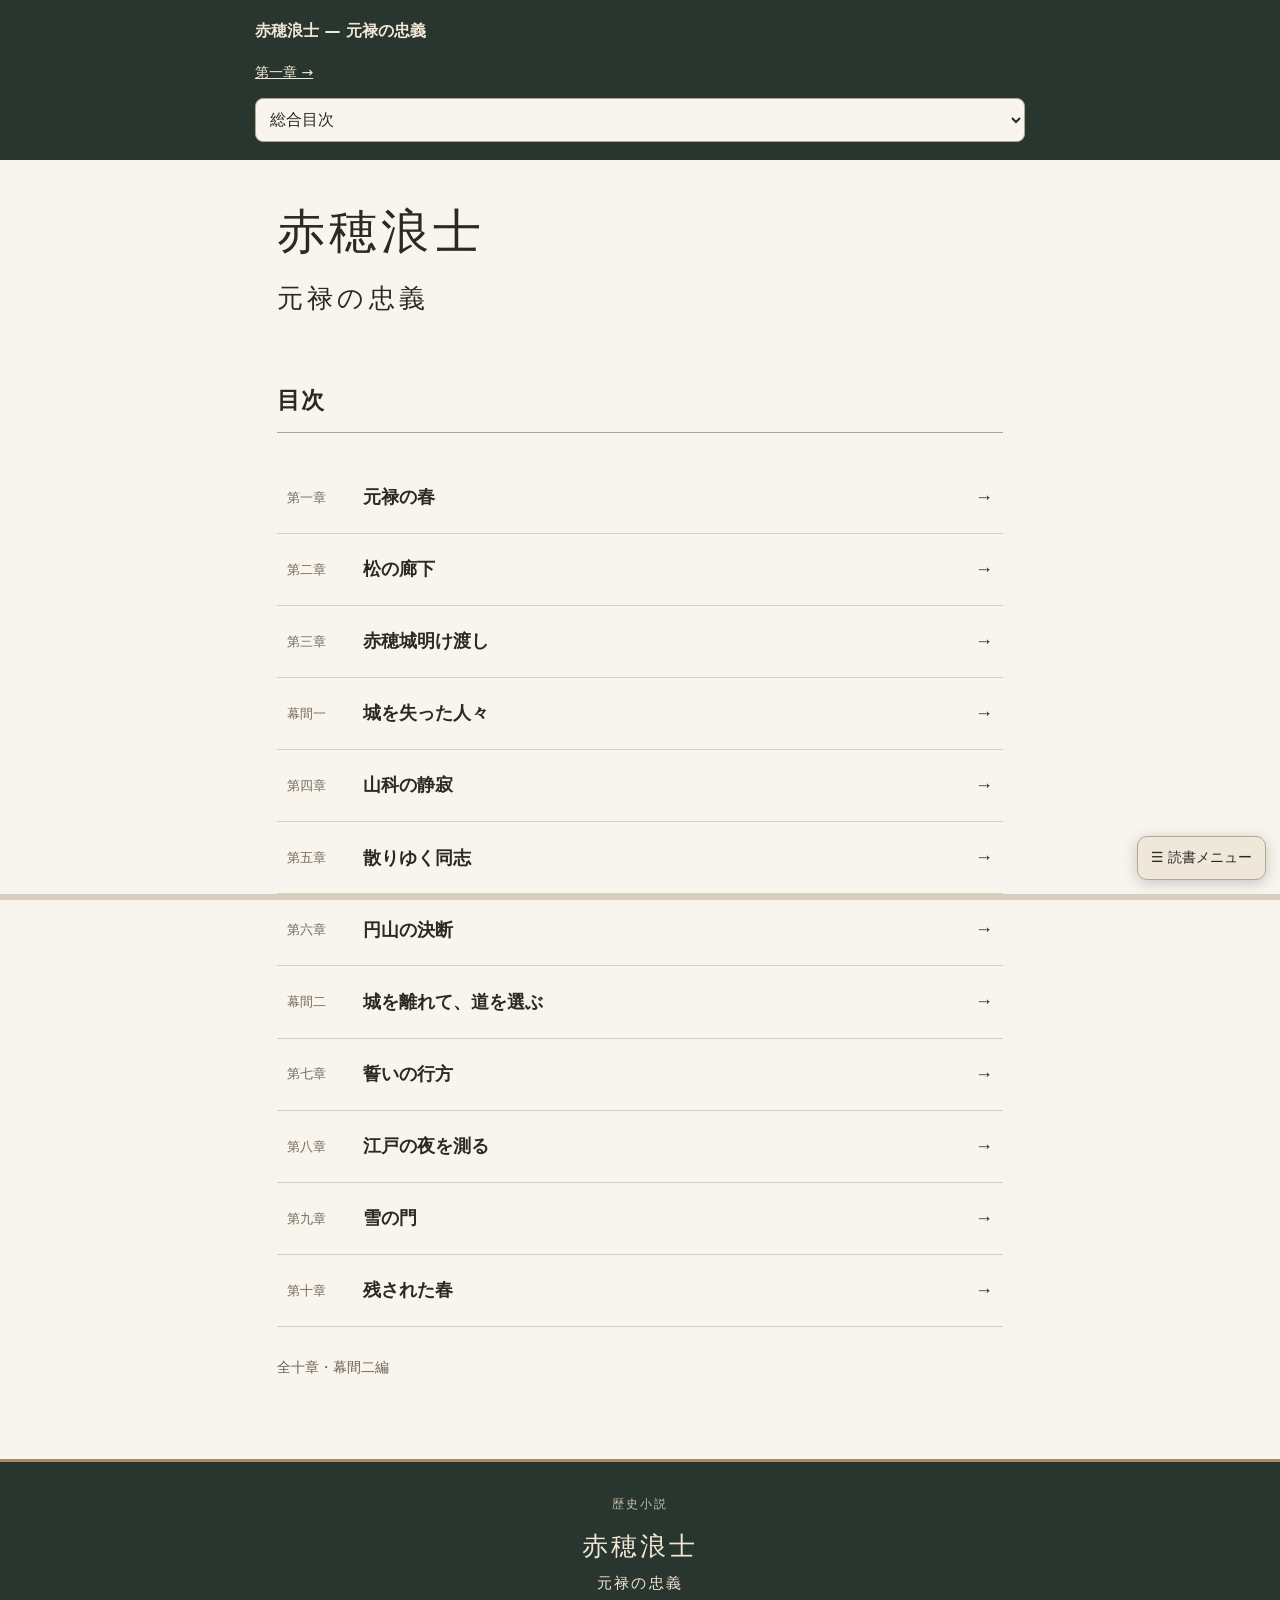
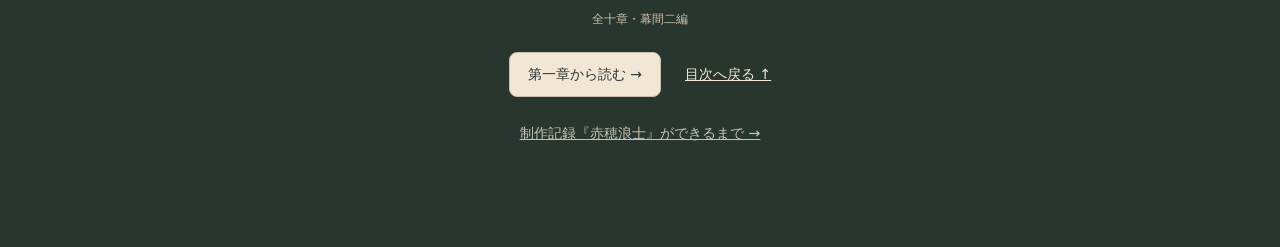
==== commit 04ae08dc: "Align index reader menu chapter label with other pages" ====
--- a/ako-ronin/index.html
+++ b/ako-ronin/index.html
@@ -1,8 +1,8 @@
-<!doctype html><html lang="ja"><head><meta charset="utf-8"><meta name="viewport" content="width=device-width,initial-scale=1"><title>赤穂浪士 — 元禄の忠義｜総合目次</title><style>body{margin:0;background:#f6f2eb;color:#2a2620;font-family:system-ui,"Yu Mincho",serif;line-height:1.7}header{padding:70px 20px 46px;text-align:center;background:#292722;color:#f7efe1}header p{letter-spacing:.22em;color:#d6c7ae}h1{font-family:"Yu Mincho",serif;font-size:clamp(2rem,6vw,3.2rem);font-weight:500;margin:8px}main{max-width:740px;margin:40px auto 80px;padding:0 18px}.chapter{display:flex;align-items:center;gap:18px;padding:17px 15px;border-bottom:1px solid #d6cec0;text-decoration:none;color:inherit}.chapter:hover{background:#eae3d8}.chapter span:first-child{width:65px;flex-shrink:0;color:#786a59;font-size:.85rem}.chapter strong{flex:1;font-family:"Yu Mincho",serif;font-size:1.15rem}.note{color:#756d62;font-size:.88rem;margin-top:32px}footer{text-align:center;color:#777;padding:28px}</style><link rel="stylesheet" href="reader.css?v=7"/></head><body><header class="book-header"><a class="book-title" href="index.html">赤穂浪士 — 元禄の忠義</a><nav class="book-nav" aria-label="章の移動"><a href="chapter01.html">第一章へ →</a><select aria-label="章を選ぶ" onchange="location.href=this.value"><option value="index.html" selected>総合目次</option><option value="chapter01.html">第一章｜元禄の春</option><option value="chapter02.html">第二章｜松の廊下</option><option value="chapter03.html">第三章｜赤穂城明け渡し</option><option value="interlude01.html">幕間一｜城を失った人々</option><option value="chapter04.html">第四章｜山科の静寂</option><option value="chapter05.html">第五章｜散りゆく同志</option><option value="chapter06.html">第六章｜円山の決断</option><option value="interlude02.html">幕間二｜城を離れて、道を選ぶ</option><option value="chapter07.html">第七章｜誓いの行方</option><option value="chapter08.html">第八章｜江戸の夜を測る</option><option value="chapter09.html">第九章｜雪の門</option><option value="chapter10.html">第十章｜残された春</option></select></nav></header><div aria-hidden="true" id="reading-progress"><div id="reading-progress-fill"></div></div><div class="reader-launch"><button aria-controls="reader-panel" aria-expanded="false" aria-label="読書メニューを開く" id="reader-open" type="button">☰ <span>読書メニュー</span></button></div><dialog class="reader-panel" aria-labelledby="reader-heading" id="reader-panel">
+<!doctype html><html lang="ja"><head><meta charset="utf-8"><meta name="viewport" content="width=device-width,initial-scale=1"><title>赤穂浪士 — 元禄の忠義｜総合目次</title><style>body{margin:0;background:#f6f2eb;color:#2a2620;font-family:system-ui,"Yu Mincho",serif;line-height:1.7}header{padding:70px 20px 46px;text-align:center;background:#292722;color:#f7efe1}header p{letter-spacing:.22em;color:#d6c7ae}h1{font-family:"Yu Mincho",serif;font-size:clamp(2rem,6vw,3.2rem);font-weight:500;margin:8px}main{max-width:740px;margin:40px auto 80px;padding:0 18px}.chapter{display:flex;align-items:center;gap:18px;padding:17px 15px;border-bottom:1px solid #d6cec0;text-decoration:none;color:inherit}.chapter:hover{background:#eae3d8}.chapter span:first-child{width:65px;flex-shrink:0;color:#786a59;font-size:.85rem}.chapter strong{flex:1;font-family:"Yu Mincho",serif;font-size:1.15rem}.note{color:#756d62;font-size:.88rem;margin-top:32px}footer{text-align:center;color:#777;padding:28px}</style><link rel="stylesheet" href="reader.css?v=7"/></head><body><header class="book-header"><a class="book-title" href="index.html">赤穂浪士 — 元禄の忠義</a><nav class="book-nav" aria-label="章の移動"><a href="chapter01.html">第一章 →</a><select aria-label="章を選ぶ" onchange="location.href=this.value"><option value="index.html" selected>総合目次</option><option value="chapter01.html">第一章｜元禄の春</option><option value="chapter02.html">第二章｜松の廊下</option><option value="chapter03.html">第三章｜赤穂城明け渡し</option><option value="interlude01.html">幕間一｜城を失った人々</option><option value="chapter04.html">第四章｜山科の静寂</option><option value="chapter05.html">第五章｜散りゆく同志</option><option value="chapter06.html">第六章｜円山の決断</option><option value="interlude02.html">幕間二｜城を離れて、道を選ぶ</option><option value="chapter07.html">第七章｜誓いの行方</option><option value="chapter08.html">第八章｜江戸の夜を測る</option><option value="chapter09.html">第九章｜雪の門</option><option value="chapter10.html">第十章｜残された春</option></select></nav></header><div aria-hidden="true" id="reading-progress"><div id="reading-progress-fill"></div></div><div class="reader-launch"><button aria-controls="reader-panel" aria-expanded="false" aria-label="読書メニューを開く" id="reader-open" type="button">☰ <span>読書メニュー</span></button></div><dialog class="reader-panel" aria-labelledby="reader-heading" id="reader-panel">
 <div class="reader-panel-head"><strong id="reader-heading">読書メニュー</strong><button aria-label="閉じる" id="reader-close" type="button">✕</button></div>
 <div class="reader-option"><span>画面表示</span><button id="night-toggle" type="button">夜表示</button></div>
 <div class="reader-option"><span>文字サイズ</span><div class="size-buttons"><button aria-label="文字を小さくする" id="font-minus" type="button">−</button><output aria-live="polite" id="font-current">18px</output><button aria-label="文字を大きくする" id="font-plus" type="button">＋</button></div></div>
-<div class="reader-option"><span>ルビ（ふりがな）</span><button id="ruby-toggle" type="button" aria-pressed="true">ルビ：オン</button></div><div class="reader-option"><span>このページの読書進捗</span><output id="reading-percent" aria-live="off">0%</output></div><div class="reader-links"><a href="index.html">総合目次</a></div>
+<div class="reader-option"><span>ルビ（ふりがな）</span><button id="ruby-toggle" type="button" aria-pressed="true">ルビ：オン</button></div><div class="reader-option"><span>このページの読書進捗</span><output id="reading-percent" aria-live="off">0%</output></div><div class="reader-links"><a href="index.html">総合目次</a><a href="chapter01.html">第一章へ →</a></div>
 <div class="reader-option"><span>前回の位置</span><button id="resume-reading" type="button">続きから</button></div>
 <p class="reader-hint">表示設定は全ページで共通です。読書位置はページごとにこの端末へ保存します。</p>
 </dialog><main><h1 class="contents-title"><span>赤穂浪士</span><small>元禄の忠義</small></h1><h2 id="contents">目次</h2><a class="chapter" href="chapter01.html"><span>第一章</span><strong>元禄の春</strong><span aria-hidden="true">→</span></a>
@@ -16,4 +16,4 @@
 <a class="chapter" href="chapter07.html"><span>第七章</span><strong>誓いの行方</strong><span aria-hidden="true">→</span></a>
 <a class="chapter" href="chapter08.html"><span>第八章</span><strong>江戸の夜を測る</strong><span aria-hidden="true">→</span></a>
 <a class="chapter" href="chapter09.html"><span>第九章</span><strong>雪の門</strong><span aria-hidden="true">→</span></a>
-<a class="chapter" href="chapter10.html"><span>第十章</span><strong>残された春</strong><span aria-hidden="true">→</span></a><p class="note">全十章・幕間二編</p></main><footer class="book-footer contents-footer"><div class="contents-footer-inner"><p class="footer-kicker">歴史小説</p><p class="footer-book-title">赤穂浪士<span>元禄の忠義</span></p><p class="footer-volume">全十章・幕間二編</p><nav class="footer-actions" aria-label="読書を始める"><a class="footer-start" href="chapter01.html">第一章から読む →</a><a href="#contents">目次へ戻る ↑</a></nav><p style="margin:1.5rem 0 0;font-size:.9rem;opacity:.8"><a href="making-of/index.html">制作記録『赤穂浪士』ができるまで →</a></p><nav style="display:none"></nav></div></footer><script src="reader.js?v=6"></script></body></html>
+<a class="chapter" href="chapter10.html"><span>第十章</span><strong>残された春</strong><span aria-hidden="true">→</span></a><p class="note">全十章・幕間二編</p></main><footer class="book-footer contents-footer"><div class="contents-footer-inner"><p class="footer-kicker">歴史小説</p><p class="footer-book-title">赤穂浪士<span>元禄の忠義</span></p><p class="footer-volume">全十章・幕間二編</p><nav class="footer-actions" aria-label="読書を始める"><a class="footer-start" href="chapter01.html">第一章から読む →</a><a href="#contents">目次へ戻る ↑</a></nav><p style="margin:1.5rem 0 0;font-size:.9rem;opacity:.8"><a href="making-of/index.html">制作記録『赤穂浪士』ができるまで →</a></p></div></footer><script src="reader.js?v=6"></script></body></html>
